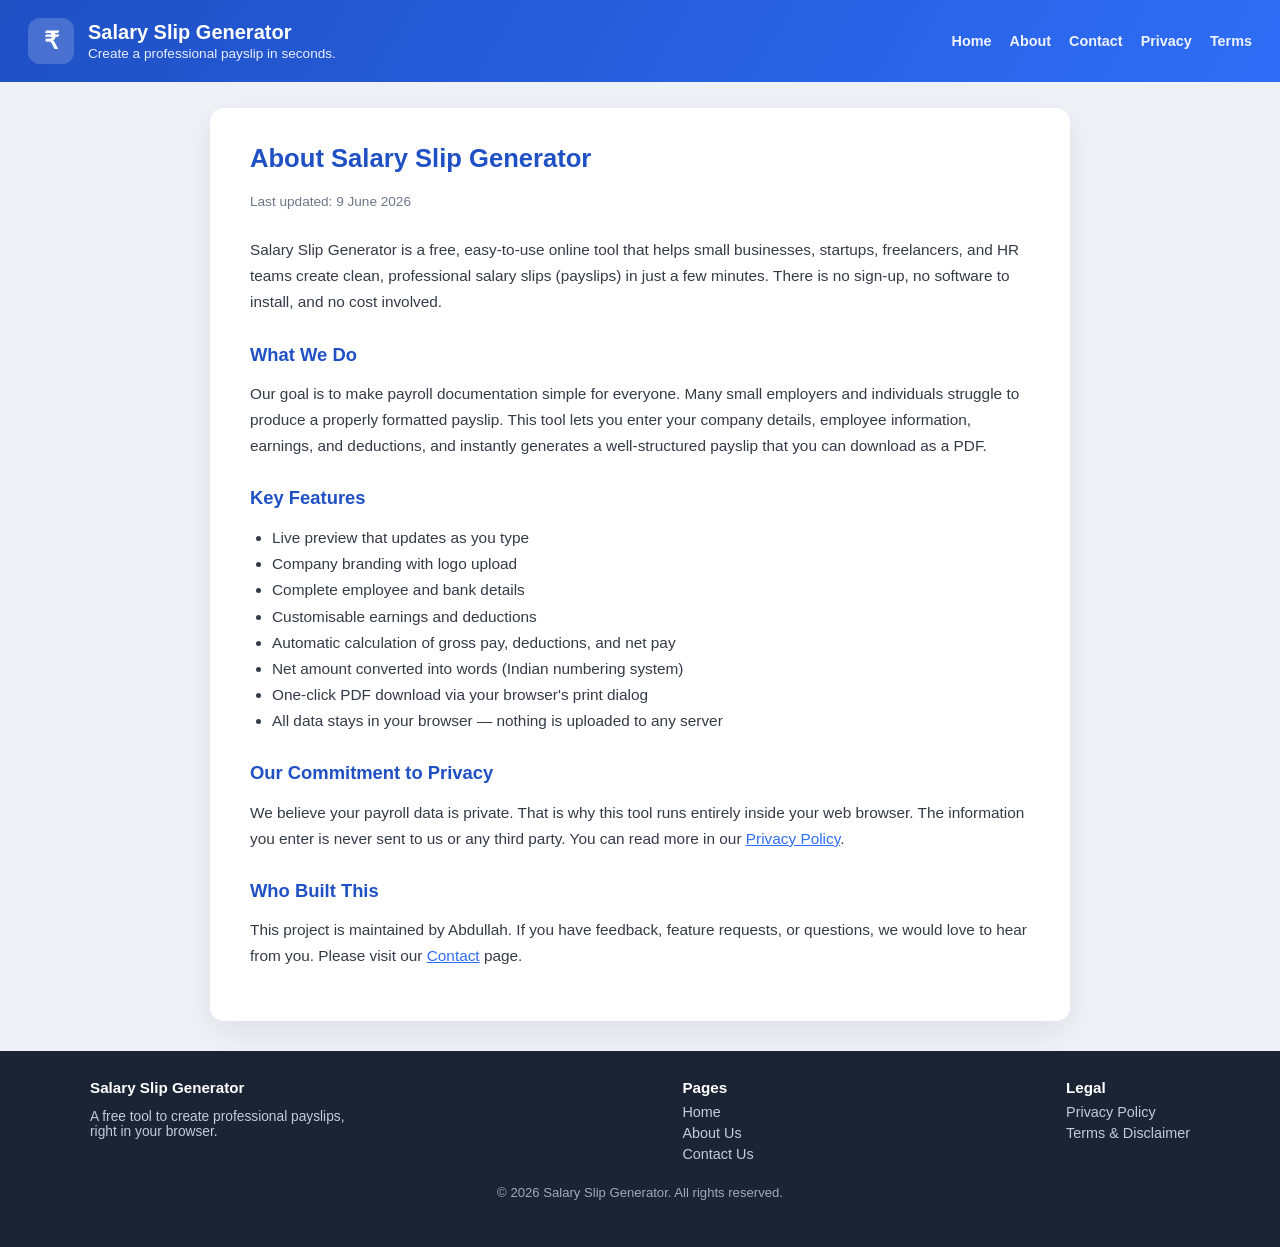
==== about.html @ dc9031d0 "Add SEO pages (About, Privacy, Terms, Contact), sitemap & robots for Search Console + AdSense readin" ====
<!DOCTYPE html>
<html lang="en">
<head>
  <meta charset="UTF-8" />
  <meta name="viewport" content="width=device-width, initial-scale=1.0" />
  <title>About Us | Salary Slip Generator</title>
  <meta name="description" content="Learn about the Salary Slip Generator — a free, privacy-friendly tool to create professional payslips entirely in your browser." />
  <link rel="canonical" href="https://mohdabdullah46345-ops.github.io/salary-slip-tool/about.html" />
  <link rel="stylesheet" href="styles.css" />
  <link rel="icon" href="data:image/svg+xml,<svg xmlns='http://www.w3.org/2000/svg' viewBox='0 0 100 100'><text y='.9em' font-size='90'>💸</text></svg>" />
</head>
<body>
  <header class="app-header">
    <div class="brand">
      <span class="brand-mark">₹</span>
      <div>
        <h1>Salary Slip Generator</h1>
        <p>Create a professional payslip in seconds.</p>
      </div>
    </div>
    <nav class="site-nav">
      <a href="index.html">Home</a>
      <a href="about.html">About</a>
      <a href="contact.html">Contact</a>
      <a href="privacy-policy.html">Privacy</a>
      <a href="terms.html">Terms</a>
    </nav>
  </header>

  <main class="content">
    <h1>About Salary Slip Generator</h1>
    <p class="updated">Last updated: 9 June 2026</p>

    <p>
      Salary Slip Generator is a free, easy-to-use online tool that helps small businesses,
      startups, freelancers, and HR teams create clean, professional salary slips (payslips)
      in just a few minutes. There is no sign-up, no software to install, and no cost involved.
    </p>

    <h2>What We Do</h2>
    <p>
      Our goal is to make payroll documentation simple for everyone. Many small employers and
      individuals struggle to produce a properly formatted payslip. This tool lets you enter your
      company details, employee information, earnings, and deductions, and instantly generates a
      well-structured payslip that you can download as a PDF.
    </p>

    <h2>Key Features</h2>
    <ul>
      <li>Live preview that updates as you type</li>
      <li>Company branding with logo upload</li>
      <li>Complete employee and bank details</li>
      <li>Customisable earnings and deductions</li>
      <li>Automatic calculation of gross pay, deductions, and net pay</li>
      <li>Net amount converted into words (Indian numbering system)</li>
      <li>One-click PDF download via your browser's print dialog</li>
      <li>All data stays in your browser — nothing is uploaded to any server</li>
    </ul>

    <h2>Our Commitment to Privacy</h2>
    <p>
      We believe your payroll data is private. That is why this tool runs entirely inside your
      web browser. The information you enter is never sent to us or any third party. You can read
      more in our <a href="privacy-policy.html">Privacy Policy</a>.
    </p>

    <h2>Who Built This</h2>
    <p>
      This project is maintained by Abdullah. If you have feedback, feature requests, or questions,
      we would love to hear from you. Please visit our <a href="contact.html">Contact</a> page.
    </p>
  </main>

  <footer class="site-footer">
    <div class="footer-inner">
      <div>
        <h4>Salary Slip Generator</h4>
        <p style="max-width:280px;font-size:0.86rem;">A free tool to create professional payslips, right in your browser.</p>
      </div>
      <div>
        <h4>Pages</h4>
        <a href="index.html">Home</a>
        <a href="about.html">About Us</a>
        <a href="contact.html">Contact Us</a>
      </div>
      <div>
        <h4>Legal</h4>
        <a href="privacy-policy.html">Privacy Policy</a>
        <a href="terms.html">Terms &amp; Disclaimer</a>
      </div>
    </div>
    <p class="copyright">&copy; 2026 Salary Slip Generator. All rights reserved.</p>
  </footer>
</body>
</html>
---- styles.css ----
/* ============================================================
   Salary Slip Generator — styles
   ============================================================ */
:root {
  --bg: #eef1f6;
  --panel: #ffffff;
  --ink: #1f2733;
  --muted: #6b7787;
  --line: #e2e7ef;
  --brand: #2f6df6;
  --brand-dark: #1f50c4;
  --accent: #0fa968;
  --danger: #e0533d;
  --radius: 14px;
  --shadow: 0 10px 30px rgba(31, 39, 51, 0.08);
  --font: "Segoe UI", Roboto, "Helvetica Neue", Arial, sans-serif;
}

* { box-sizing: border-box; }

html, body {
  margin: 0;
  padding: 0;
  font-family: var(--font);
  background: var(--bg);
  color: var(--ink);
  -webkit-font-smoothing: antialiased;
}

/* ---------- Header ---------- */
.app-header {
  display: flex;
  align-items: center;
  justify-content: space-between;
  gap: 16px;
  padding: 18px 28px;
  background: linear-gradient(120deg, #1f50c4, #2f6df6);
  color: #fff;
  flex-wrap: wrap;
}
.brand { display: flex; align-items: center; gap: 14px; }
.brand-mark {
  width: 46px; height: 46px;
  display: grid; place-items: center;
  background: rgba(255, 255, 255, 0.18);
  border-radius: 12px;
  font-size: 24px; font-weight: 700;
}
.app-header h1 { margin: 0; font-size: 1.25rem; }
.app-header p { margin: 2px 0 0; font-size: 0.85rem; opacity: 0.9; }
.header-actions { display: flex; gap: 10px; }

/* ---------- Layout ---------- */
.layout {
  display: grid;
  grid-template-columns: minmax(0, 1fr) minmax(0, 1fr);
  gap: 22px;
  padding: 22px 28px;
  max-width: 1500px;
  margin: 0 auto;
  align-items: start;
}
@media (max-width: 980px) {
  .layout { grid-template-columns: 1fr; }
}

.panel {
  background: var(--panel);
  border-radius: var(--radius);
  box-shadow: var(--shadow);
}
.form-panel { padding: 8px 22px 22px; }
.preview-panel { padding: 0; overflow: hidden; position: sticky; top: 16px; }

/* ---------- Form ---------- */
fieldset {
  border: none;
  border-top: 1px solid var(--line);
  padding: 18px 0 4px;
  margin: 0;
}
fieldset:first-of-type { border-top: none; }
legend {
  font-weight: 700;
  font-size: 0.95rem;
  color: var(--brand-dark);
  padding: 0;
  margin-bottom: 6px;
}

.grid-2 { display: grid; grid-template-columns: 1fr 1fr; gap: 12px 16px; }
.grid-3 { display: grid; grid-template-columns: 1fr 1fr 1fr; gap: 12px 16px; }
@media (max-width: 560px) {
  .grid-2, .grid-3 { grid-template-columns: 1fr; }
}

.field { display: flex; flex-direction: column; gap: 5px; margin-bottom: 4px; }
.field label { font-size: 0.78rem; font-weight: 600; color: var(--muted); }
input, textarea {
  font-family: inherit;
  font-size: 0.9rem;
  padding: 9px 11px;
  border: 1px solid var(--line);
  border-radius: 9px;
  background: #fbfcfe;
  color: var(--ink);
  transition: border-color 0.15s, box-shadow 0.15s;
  width: 100%;
}
input:focus, textarea:focus {
  outline: none;
  border-color: var(--brand);
  box-shadow: 0 0 0 3px rgba(47, 109, 246, 0.15);
  background: #fff;
}
textarea { resize: vertical; }

/* ---------- Logo uploader ---------- */
.logo-row { display: flex; align-items: center; gap: 16px; margin-bottom: 14px; }
.logo-uploader {
  width: 84px; height: 84px;
  border: 2px dashed var(--line);
  border-radius: 12px;
  display: grid; place-items: center;
  cursor: pointer;
  color: var(--muted);
  font-size: 0.82rem; font-weight: 600;
  overflow: hidden;
  background: #fbfcfe;
  transition: border-color 0.15s;
}
.logo-uploader:hover { border-color: var(--brand); }
.logo-uploader img { width: 100%; height: 100%; object-fit: contain; }
.logo-hint p { margin: 0 0 4px; font-size: 0.82rem; color: var(--muted); }

/* ---------- Line items ---------- */
.line-items { display: flex; flex-direction: column; gap: 8px; }
.line-item { display: grid; grid-template-columns: 1fr 130px 34px; gap: 8px; }
.line-item input { margin: 0; }
.btn-remove {
  border: none;
  background: #fbe9e6;
  color: var(--danger);
  border-radius: 9px;
  cursor: pointer;
  font-size: 1.1rem;
  line-height: 1;
}
.btn-remove:hover { background: #f8d6d0; }

/* ---------- Buttons ---------- */
.btn {
  font-family: inherit;
  font-size: 0.88rem;
  font-weight: 600;
  border: none;
  border-radius: 9px;
  padding: 9px 16px;
  cursor: pointer;
  transition: background 0.15s, transform 0.05s, box-shadow 0.15s;
}
.btn:active { transform: translateY(1px); }
.btn-primary { background: var(--accent); color: #fff; }
.btn-primary:hover { background: #0c9258; }
.btn-ghost { background: rgba(255, 255, 255, 0.16); color: #fff; }
.btn-ghost:hover { background: rgba(255, 255, 255, 0.28); }
.btn-add {
  margin-top: 10px;
  background: #eaf1ff;
  color: var(--brand-dark);
  width: 100%;
}
.btn-add:hover { background: #dbe7ff; }
.btn-link {
  background: none; border: none; color: var(--danger);
  cursor: pointer; padding: 0; font-size: 0.8rem; text-decoration: underline;
}

/* ---------- Preview toolbar ---------- */
.preview-toolbar {
  display: flex; align-items: center; justify-content: space-between;
  padding: 14px 18px;
  background: #f6f8fc;
  border-bottom: 1px solid var(--line);
}
.preview-label { font-weight: 700; color: var(--muted); font-size: 0.85rem; letter-spacing: 0.04em; text-transform: uppercase; }

.payslip-scroll { padding: 22px; overflow: auto; max-height: calc(100vh - 120px); }

/* ---------- Payslip document ---------- */
.payslip {
  background: #fff;
  width: 100%;
  max-width: 760px;
  margin: 0 auto;
  padding: 34px 38px;
  border: 1px solid var(--line);
  border-radius: 8px;
  color: #20262f;
  font-size: 13px;
}
.payslip-top {
  display: flex; justify-content: space-between; align-items: flex-start;
  gap: 18px;
  border-bottom: 3px solid var(--brand);
  padding-bottom: 16px;
}
.payslip-company { display: flex; gap: 14px; align-items: flex-start; }
.slip-logo { width: 64px; height: 64px; object-fit: contain; }
.payslip-company h2 { margin: 0 0 4px; font-size: 1.2rem; color: var(--brand-dark); }
.muted { color: var(--muted); font-size: 0.82rem; margin: 1px 0; }
.payslip-title { text-align: right; }
.payslip-title h3 { margin: 0; letter-spacing: 0.18em; font-size: 1.1rem; color: #20262f; }

/* Employee meta table */
.emp-table { width: 100%; border-collapse: collapse; margin: 18px 0; }
.emp-table td { padding: 5px 8px; vertical-align: top; font-size: 12.5px; }
.emp-table .k { color: var(--muted); width: 22%; }
.emp-table .v { font-weight: 600; width: 28%; }

/* Earnings / deductions */
.ded-grid { display: grid; grid-template-columns: 1fr 1fr; gap: 16px; }
.money-table { width: 100%; border-collapse: collapse; border: 1px solid var(--line); }
.money-table th, .money-table td { padding: 8px 10px; text-align: left; border-bottom: 1px solid var(--line); font-size: 12.5px; }
.money-table thead th { background: #f3f6fb; font-size: 11px; text-transform: uppercase; letter-spacing: 0.05em; color: var(--muted); }
.money-table .amt { text-align: right; font-variant-numeric: tabular-nums; }
.money-table tfoot td { font-weight: 700; background: #f9fbfe; border-top: 2px solid var(--line); border-bottom: none; }

/* Net pay */
.net-pay { margin-top: 18px; background: #ecfdf3; border: 1px solid #bdecd0; border-radius: 8px; padding: 14px 16px; }
.net-pay-row { display: flex; justify-content: space-between; align-items: center; font-size: 1.05rem; font-weight: 700; color: #0c7a44; }
.net-amt { font-variant-numeric: tabular-nums; }
.net-words { margin: 6px 0 0; text-transform: capitalize; }

.slip-notes { margin-top: 16px; font-style: italic; }
.signatures { display: flex; justify-content: space-between; margin-top: 42px; gap: 40px; }
.sign-box { flex: 1; text-align: center; }
.sign-box .line { display: block; border-top: 1px solid #9aa6b5; margin-bottom: 6px; }
.sign-box p { margin: 0; font-size: 11.5px; color: var(--muted); }
.footer-credit { text-align: center; margin-top: 24px; font-size: 10.5px; }

/* ---------- Footer ---------- */
.app-footer { text-align: center; padding: 16px; color: var(--muted); font-size: 0.82rem; }

/* ============================================================
   Print — only the payslip is printed (clean PDF)
   ============================================================ */
@media print {
  @page { size: A4 portrait; margin: 12mm; }
  body { background: #fff; }
  .no-print { display: none !important; }
  .layout { display: block; padding: 0; margin: 0; max-width: none; }
  .preview-panel { box-shadow: none; border-radius: 0; position: static; }
  .payslip-scroll { padding: 0; max-height: none; overflow: visible; }
  .payslip { border: none; border-radius: 0; max-width: none; padding: 0; font-size: 12px; }
  .net-pay { -webkit-print-color-adjust: exact; print-color-adjust: exact; }
  .money-table thead th, .money-table tfoot td { -webkit-print-color-adjust: exact; print-color-adjust: exact; }
}


/* ============================================================
   Content pages (About / Privacy / Terms / Contact)
   ============================================================ */
.site-nav {
  display: flex;
  align-items: center;
  gap: 18px;
  flex-wrap: wrap;
}
.site-nav a {
  color: #fff;
  text-decoration: none;
  font-size: 0.9rem;
  font-weight: 600;
  opacity: 0.92;
}
.site-nav a:hover { opacity: 1; text-decoration: underline; }

.content {
  max-width: 860px;
  margin: 26px auto;
  background: var(--panel);
  border-radius: var(--radius);
  box-shadow: var(--shadow);
  padding: 36px 40px;
}
.content h1 { margin-top: 0; color: var(--brand-dark); font-size: 1.6rem; }
.content h2 { color: var(--brand-dark); font-size: 1.15rem; margin-top: 28px; }
.content p, .content li { line-height: 1.7; color: #333b46; font-size: 0.96rem; }
.content ul { padding-left: 22px; }
.content a { color: var(--brand); }
.content .updated { color: var(--muted); font-size: 0.85rem; margin-bottom: 24px; }

.content-form { display: flex; flex-direction: column; gap: 14px; max-width: 520px; }
.content-form label { font-weight: 600; font-size: 0.85rem; color: var(--muted); }
.content-form input, .content-form textarea {
  border: 1px solid var(--line); border-radius: 9px; padding: 11px 12px; font-family: inherit; font-size: 0.92rem;
}
.content-form button { align-self: flex-start; }

/* Site footer with links */
.site-footer {
  background: #1b2434;
  color: #c2cbd8;
  padding: 28px 28px 34px;
  margin-top: 30px;
}
.site-footer .footer-inner {
  max-width: 1100px; margin: 0 auto;
  display: flex; justify-content: space-between; gap: 20px; flex-wrap: wrap;
}
.site-footer a { color: #c2cbd8; text-decoration: none; font-size: 0.9rem; display: block; margin: 5px 0; }
.site-footer a:hover { color: #fff; text-decoration: underline; }
.site-footer h4 { color: #fff; font-size: 0.95rem; margin: 0 0 8px; }
.site-footer .copyright { margin-top: 18px; font-size: 0.82rem; opacity: 0.8; text-align: center; }
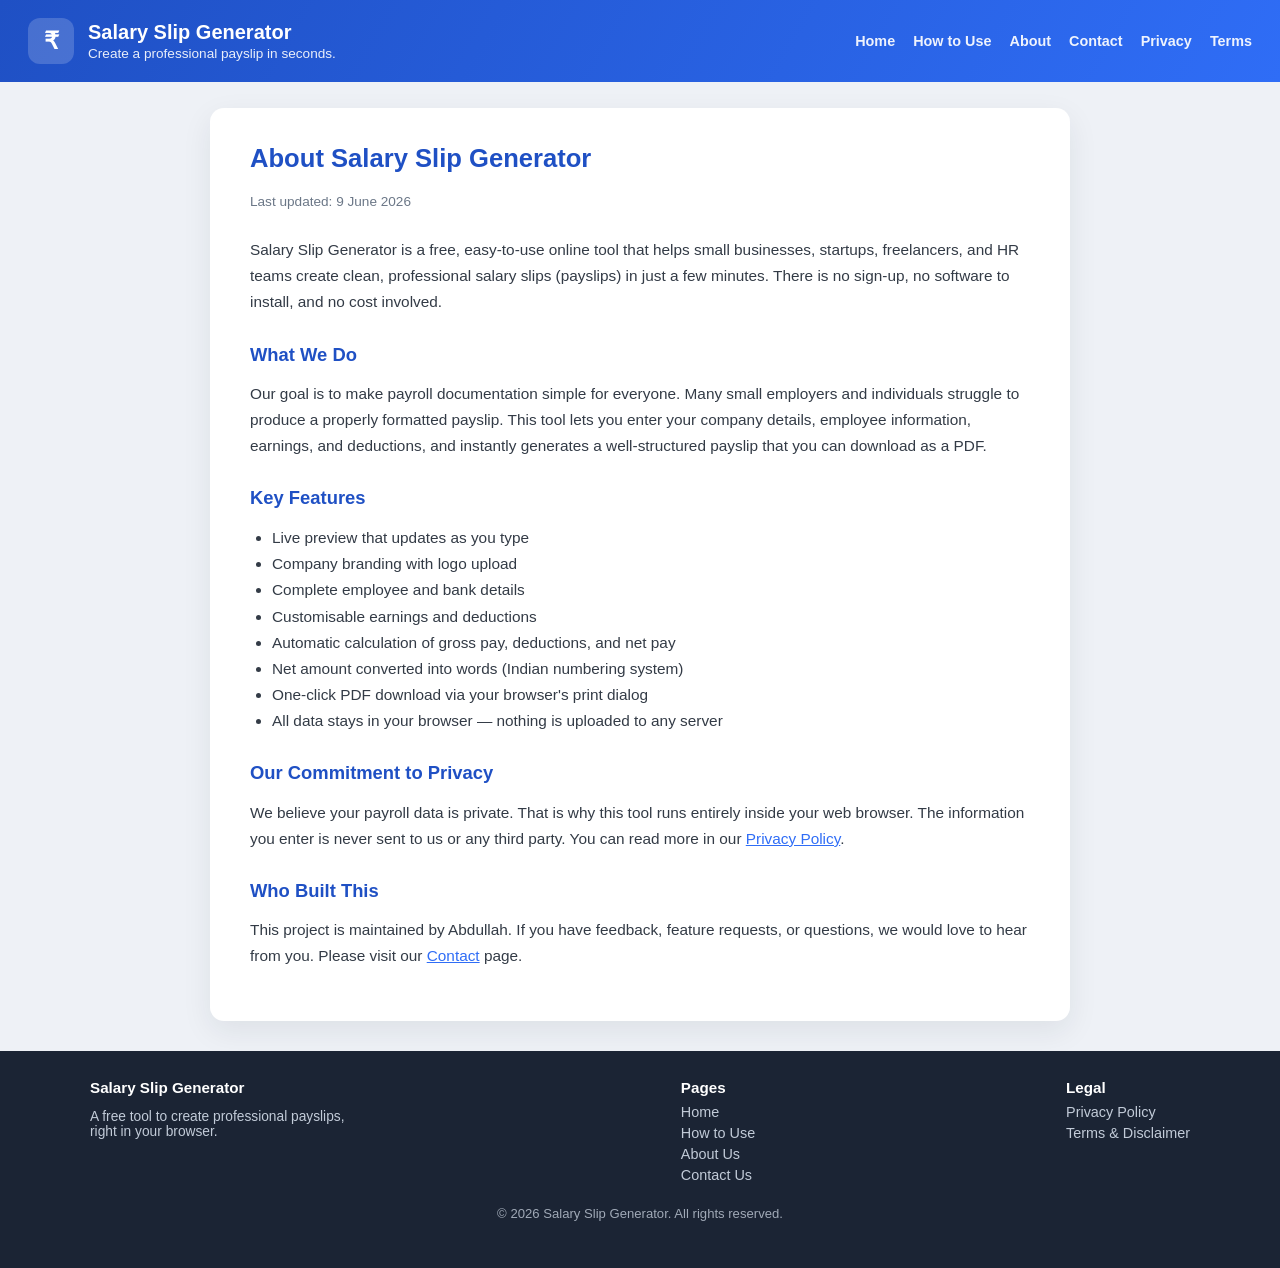
==== commit 1ea468fc: "Add How to Use guide page with FAQ, link in nav/footer across site, update sitemap" ====
--- a/about.html
+++ b/about.html
@@ -20,6 +20,7 @@
     </div>
     <nav class="site-nav">
       <a href="index.html">Home</a>
+      <a href="how-to-use.html">How to Use</a>
       <a href="about.html">About</a>
       <a href="contact.html">Contact</a>
       <a href="privacy-policy.html">Privacy</a>
@@ -80,6 +81,7 @@
       <div>
         <h4>Pages</h4>
         <a href="index.html">Home</a>
+        <a href="how-to-use.html">How to Use</a>
         <a href="about.html">About Us</a>
         <a href="contact.html">Contact Us</a>
       </div>
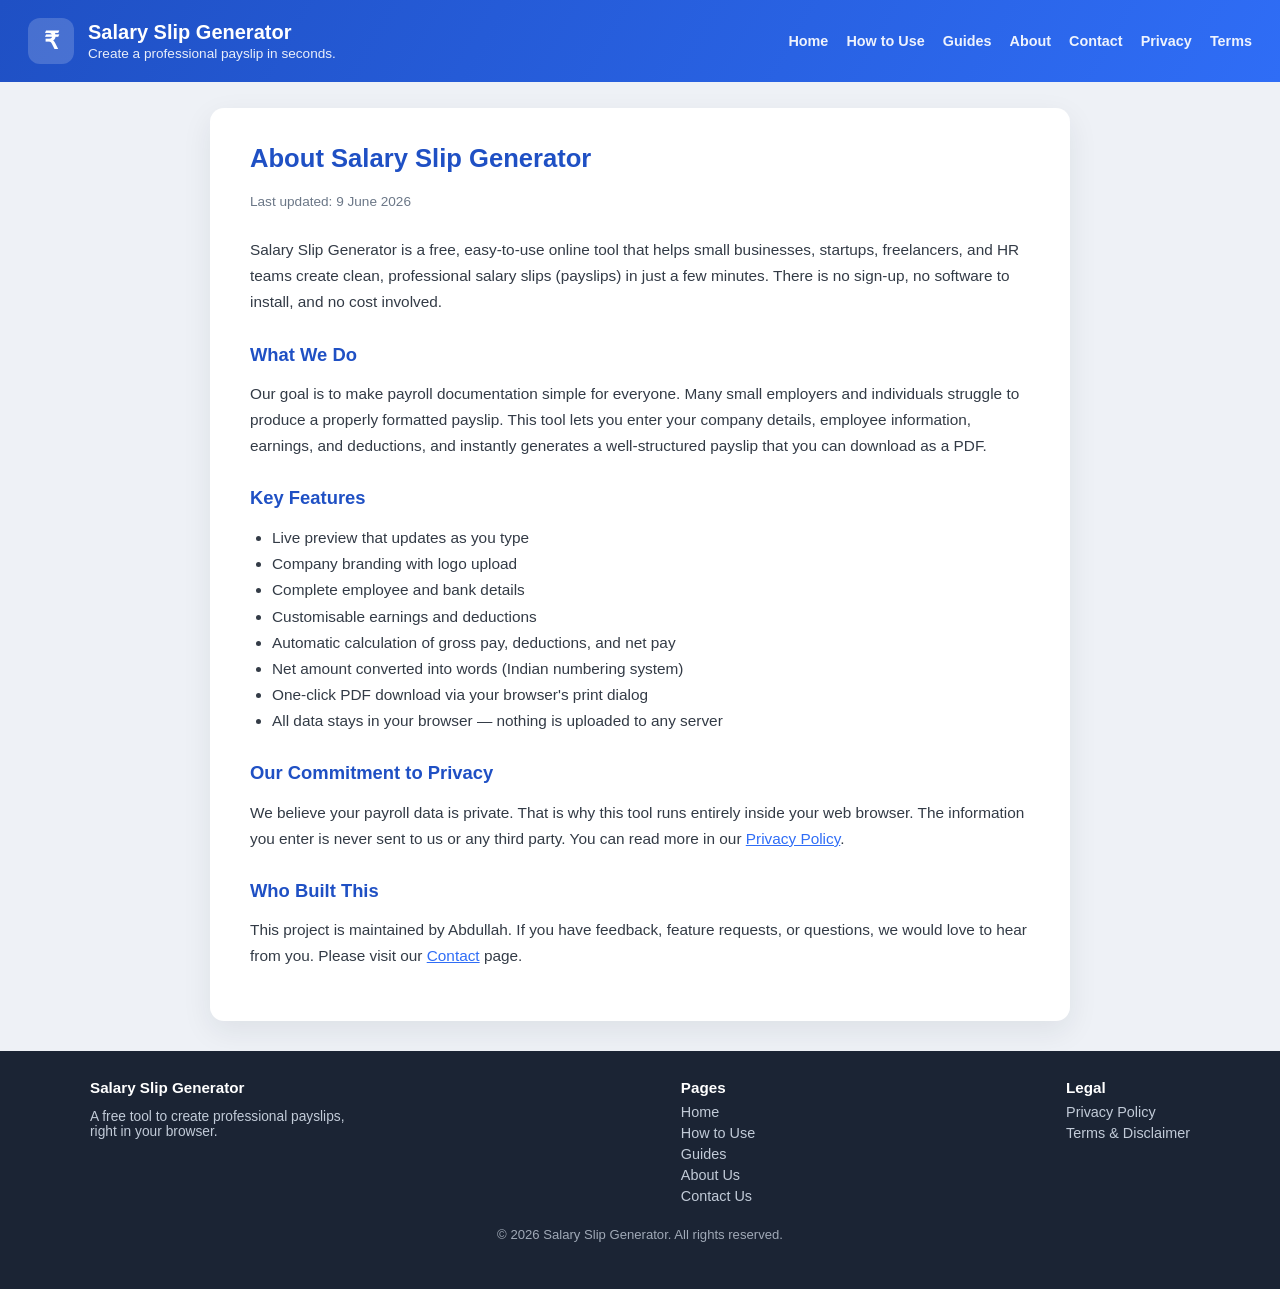
==== commit b3457b60: "Add original content: homepage info section, Guides hub + 3 in-depth articles, update nav & sitemap" ====
--- a/about.html
+++ b/about.html
@@ -21,6 +21,7 @@
     <nav class="site-nav">
       <a href="index.html">Home</a>
       <a href="how-to-use.html">How to Use</a>
+      <a href="guides.html">Guides</a>
       <a href="about.html">About</a>
       <a href="contact.html">Contact</a>
       <a href="privacy-policy.html">Privacy</a>
@@ -82,6 +83,7 @@
         <h4>Pages</h4>
         <a href="index.html">Home</a>
         <a href="how-to-use.html">How to Use</a>
+        <a href="guides.html">Guides</a>
         <a href="about.html">About Us</a>
         <a href="contact.html">Contact Us</a>
       </div>
--- a/styles.css
+++ b/styles.css
@@ -313,3 +313,71 @@
 .site-footer a:hover { color: #fff; text-decoration: underline; }
 .site-footer h4 { color: #fff; font-size: 0.95rem; margin: 0 0 8px; }
 .site-footer .copyright { margin-top: 18px; font-size: 0.82rem; opacity: 0.8; text-align: center; }
+
+
+/* ============================================================
+   Homepage informational content section
+   ============================================================ */
+.home-info {
+  max-width: 1100px;
+  margin: 10px auto 0;
+  padding: 10px 28px 0;
+}
+.home-info .info-card {
+  background: var(--panel);
+  border-radius: var(--radius);
+  box-shadow: var(--shadow);
+  padding: 30px 34px;
+  margin-bottom: 22px;
+}
+.home-info h2 { color: var(--brand-dark); font-size: 1.35rem; margin-top: 0; }
+.home-info h3 { color: var(--brand-dark); font-size: 1.05rem; margin-top: 22px; }
+.home-info p, .home-info li { line-height: 1.7; color: #333b46; font-size: 0.96rem; }
+.home-info ul { padding-left: 22px; }
+.home-info a { color: var(--brand); }
+
+/* ============================================================
+   Guide / article cards
+   ============================================================ */
+.guide-cards {
+  display: grid;
+  grid-template-columns: repeat(auto-fit, minmax(260px, 1fr));
+  gap: 18px;
+  margin-top: 22px;
+}
+.guide-card {
+  display: block;
+  background: var(--panel);
+  border: 1px solid var(--line);
+  border-radius: 12px;
+  padding: 22px 22px 20px;
+  text-decoration: none;
+  color: var(--ink);
+  transition: transform 0.12s, box-shadow 0.15s, border-color 0.15s;
+}
+.guide-card:hover {
+  transform: translateY(-3px);
+  box-shadow: var(--shadow);
+  border-color: var(--brand);
+}
+.guide-card .card-icon { font-size: 1.7rem; }
+.guide-card h3 { margin: 10px 0 6px; color: var(--brand-dark); font-size: 1.05rem; }
+.guide-card p { margin: 0; color: var(--muted); font-size: 0.9rem; line-height: 1.6; }
+.guide-card .read-more { display: inline-block; margin-top: 12px; color: var(--brand); font-weight: 600; font-size: 0.88rem; }
+
+/* Article meta + table inside content */
+.content .meta-line { color: var(--muted); font-size: 0.85rem; margin-bottom: 22px; }
+.content table.info-table { width: 100%; border-collapse: collapse; margin: 16px 0; }
+.content table.info-table th, .content table.info-table td {
+  border: 1px solid var(--line); padding: 9px 12px; text-align: left; font-size: 0.92rem;
+}
+.content table.info-table th { background: #f3f6fb; color: var(--brand-dark); }
+.content .callout {
+  background: #eaf1ff; border-left: 4px solid var(--brand); border-radius: 8px;
+  padding: 14px 16px; margin: 18px 0; font-size: 0.93rem;
+}
+.content .article-nav {
+  display: flex; justify-content: space-between; gap: 14px; flex-wrap: wrap;
+  margin-top: 30px; padding-top: 20px; border-top: 1px solid var(--line);
+}
+.content .article-nav a { color: var(--brand); font-weight: 600; text-decoration: none; }
